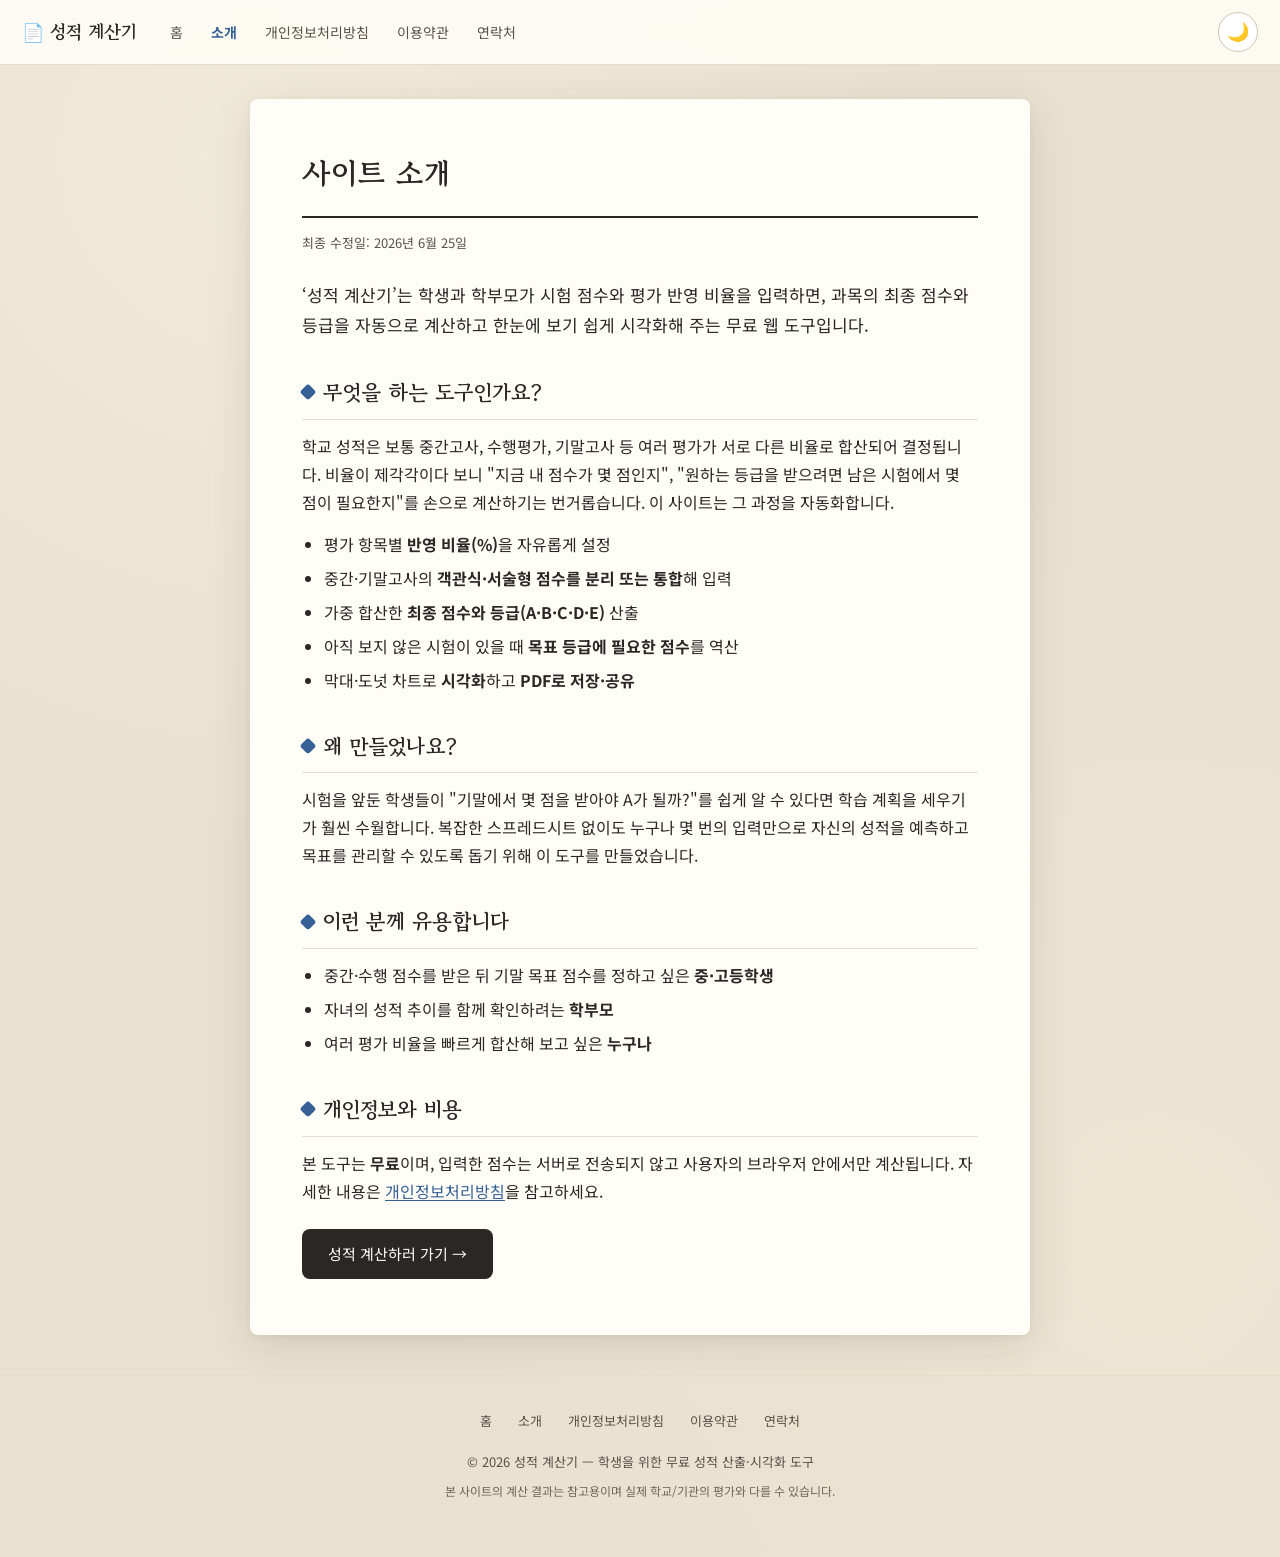
==== about.html @ 55b6e838 "성적 계산기 웹사이트 초기 커밋 - 성적 계산/시각화 도구(index.html): 반영비율, 객관/서술 분리입력, 등급, 목표 시뮬레이터, 차트, PDF, 공유, 다크모드 - 애드" ====
<!DOCTYPE html>
<html lang="ko">
<head>
<meta charset="UTF-8" />
<meta name="viewport" content="width=device-width, initial-scale=1.0" />
<title>소개 · 성적 계산기</title>
<meta name="description" content="성적 계산기는 중간고사·수행평가·기말고사 점수와 반영 비율을 입력하면 최종 점수와 등급, 목표 달성에 필요한 점수를 계산하고 시각화해 주는 무료 웹 도구입니다." />
<link rel="preconnect" href="https://fonts.googleapis.com">
<link rel="preconnect" href="https://fonts.gstatic.com" crossorigin>
<link href="https://fonts.googleapis.com/css2?family=Gowun+Batang:wght@400;700&family=Noto+Sans+KR:wght@400;500;700&display=swap" rel="stylesheet">
<link rel="stylesheet" href="site.css">
<!-- Google AdSense: 승인 후 ca-pub-XXXXXXXXXXXXXXXX 를 본인 게시자 ID로 교체하세요 -->
<script async src="https://pagead2.googlesyndication.com/pagead/js/adsbygoogle.js?client=ca-pub-XXXXXXXXXXXXXXXX" crossorigin="anonymous"></script>
</head>
<body class="page-body">
<nav class="site-nav">
  <a class="brand" href="index.html">📄 성적 계산기</a>
  <div class="nav-links">
    <a href="index.html">홈</a>
    <a href="about.html">소개</a>
    <a href="privacy.html">개인정보처리방침</a>
    <a href="terms.html">이용약관</a>
    <a href="contact.html">연락처</a>
  </div>
  <span class="spacer"></span>
  <button id="themeToggle" class="theme-toggle" title="다크/라이트 모드 전환" aria-label="테마 전환">🌙</button>
</nav>

<main class="content-sheet">
  <h1>사이트 소개</h1>
  <p class="updated">최종 수정일: 2026년 6월 25일</p>

  <p class="lead">‘성적 계산기’는 학생과 학부모가 시험 점수와 평가 반영 비율을 입력하면, 과목의 최종 점수와 등급을 자동으로 계산하고 한눈에 보기 쉽게 시각화해 주는 무료 웹 도구입니다.</p>

  <h2>무엇을 하는 도구인가요?</h2>
  <p>학교 성적은 보통 중간고사, 수행평가, 기말고사 등 여러 평가가 서로 다른 비율로 합산되어 결정됩니다. 비율이 제각각이다 보니 "지금 내 점수가 몇 점인지", "원하는 등급을 받으려면 남은 시험에서 몇 점이 필요한지"를 손으로 계산하기는 번거롭습니다. 이 사이트는 그 과정을 자동화합니다.</p>
  <ul>
    <li>평가 항목별 <strong>반영 비율(%)</strong>을 자유롭게 설정</li>
    <li>중간·기말고사의 <strong>객관식·서술형 점수를 분리 또는 통합</strong>해 입력</li>
    <li>가중 합산한 <strong>최종 점수와 등급(A·B·C·D·E)</strong> 산출</li>
    <li>아직 보지 않은 시험이 있을 때 <strong>목표 등급에 필요한 점수</strong>를 역산</li>
    <li>막대·도넛 차트로 <strong>시각화</strong>하고 <strong>PDF로 저장·공유</strong></li>
  </ul>

  <h2>왜 만들었나요?</h2>
  <p>시험을 앞둔 학생들이 "기말에서 몇 점을 받아야 A가 될까?"를 쉽게 알 수 있다면 학습 계획을 세우기가 훨씬 수월합니다. 복잡한 스프레드시트 없이도 누구나 몇 번의 입력만으로 자신의 성적을 예측하고 목표를 관리할 수 있도록 돕기 위해 이 도구를 만들었습니다.</p>

  <h2>이런 분께 유용합니다</h2>
  <ul>
    <li>중간·수행 점수를 받은 뒤 기말 목표 점수를 정하고 싶은 <strong>중·고등학생</strong></li>
    <li>자녀의 성적 추이를 함께 확인하려는 <strong>학부모</strong></li>
    <li>여러 평가 비율을 빠르게 합산해 보고 싶은 <strong>누구나</strong></li>
  </ul>

  <h2>개인정보와 비용</h2>
  <p>본 도구는 <strong>무료</strong>이며, 입력한 점수는 서버로 전송되지 않고 사용자의 브라우저 안에서만 계산됩니다. 자세한 내용은 <a href="privacy.html">개인정보처리방침</a>을 참고하세요.</p>

  <a class="cta" href="index.html">성적 계산하러 가기 →</a>
</main>

<footer class="site-footer">
  <div class="nav-links">
    <a href="index.html">홈</a>
    <a href="about.html">소개</a>
    <a href="privacy.html">개인정보처리방침</a>
    <a href="terms.html">이용약관</a>
    <a href="contact.html">연락처</a>
  </div>
  <p>© <span id="year">2026</span> 성적 계산기 — 학생을 위한 무료 성적 산출·시각화 도구</p>
  <p class="disclaimer">본 사이트의 계산 결과는 참고용이며 실제 학교/기관의 평가와 다를 수 있습니다.</p>
</footer>
<script src="site.js"></script>
</body>
</html>
---- site.css ----
/* 공통 스타일 (네비게이션 · 푸터 · 콘텐츠 페이지) — 성적 계산기 사이트 */
:root{
  --ink:#2a2724; --ink-soft:#585249;
  --line:#e2ddd0; --line-strong:#cdc6b5;
  --paper:#fffdf8; --paper-edge:#f6f2e9; --card:#ffffff;
  --accent:#356195; --accent-soft:#e9f0f8;
  --good:#27764f; --warn:#b54a23;
  --shadow:0 10px 40px rgba(60,50,30,.12), 0 2px 8px rgba(60,50,30,.06);
  --bg1:#f0ead9; --bg2:#ece5d2; --bg3:#e8e1cf;
  --margin-line:#e7b0a0;
}
[data-theme="dark"]{
  --ink:#ece8de; --ink-soft:#a59e90;
  --line:#3b3934; --line-strong:#524f47;
  --paper:#24231f; --paper-edge:#2b2a25; --card:#2e2c27;
  --accent:#7fb0e6; --accent-soft:#2b3644;
  --good:#5fcc94; --warn:#e8916a;
  --shadow:0 12px 44px rgba(0,0,0,.5), 0 2px 10px rgba(0,0,0,.3);
  --bg1:#1c1b18; --bg2:#222019; --bg3:#17160f;
  --margin-line:#7a4a42;
}
*{box-sizing:border-box;}

/* ---------- 네비게이션 ---------- */
.site-nav{
  position:sticky;top:0;z-index:30;
  display:flex;align-items:center;gap:16px;flex-wrap:wrap;
  padding:12px 22px;background:color-mix(in srgb, var(--paper) 88%, transparent);
  backdrop-filter:saturate(1.2) blur(8px);
  border-bottom:1px solid var(--line);
  transition:background-color .35s,border-color .35s;
}
.site-nav .brand{
  font-family:'Gowun Batang',serif;font-weight:700;font-size:18px;
  color:var(--ink);text-decoration:none;white-space:nowrap;
}
.site-nav .nav-links{display:flex;gap:4px;flex-wrap:wrap;margin-left:6px;}
.site-nav .nav-links a{
  color:var(--ink-soft);text-decoration:none;font-size:14px;
  padding:7px 12px;border-radius:8px;transition:background-color .15s,color .15s;
}
.site-nav .nav-links a:hover{background:var(--accent-soft);color:var(--accent);}
.site-nav .nav-links a.active{color:var(--accent);font-weight:700;}
.site-nav .spacer{flex:1 1 auto;}

.theme-toggle{
  width:40px;height:40px;border-radius:50%;flex:none;
  border:1.5px solid var(--line-strong);background:var(--card);color:var(--ink);
  font-size:18px;cursor:pointer;line-height:1;
  display:flex;align-items:center;justify-content:center;
  transition:transform .25s, background-color .35s, border-color .2s, box-shadow .2s;
}
.theme-toggle:hover{transform:rotate(22deg) scale(1.1);box-shadow:0 4px 14px rgba(0,0,0,.12);}

/* ---------- 콘텐츠 페이지 본문 ---------- */
.page-body{
  font-family:'Noto Sans KR',sans-serif;color:var(--ink);margin:0;
  font-size:16px;line-height:1.75;min-height:100vh;
  background:
    radial-gradient(circle at 20% 10%, var(--bg1) 0%, transparent 40%),
    radial-gradient(circle at 90% 80%, var(--bg2) 0%, transparent 45%),
    var(--bg3);
  -webkit-font-smoothing:antialiased;
  transition:background-color .35s ease, color .35s ease;
}
.content-sheet{
  max-width:780px;margin:34px auto;background:var(--paper);
  border-radius:8px;box-shadow:var(--shadow);
  padding:48px 52px 56px;position:relative;
  animation:sheetIn .6s cubic-bezier(.22,1,.36,1) both;
  transition:background-color .35s;
}
@keyframes sheetIn{from{opacity:0;transform:translateY(20px);}to{opacity:1;transform:none;}}
.content-sheet h1{
  font-family:'Gowun Batang',serif;font-size:30px;margin:0 0 6px;letter-spacing:1px;
  border-bottom:2px solid var(--ink);padding-bottom:16px;
}
.content-sheet .updated{color:var(--ink-soft);font-size:13px;margin:14px 0 26px;}
.content-sheet .lead{font-size:17px;color:var(--ink);margin:0 0 24px;}
.content-sheet h2{
  font-family:'Gowun Batang',serif;font-size:21px;margin:34px 0 12px;
  display:flex;align-items:center;gap:9px;padding-bottom:8px;border-bottom:1px solid var(--line);
}
.content-sheet h2::before{content:"";width:12px;height:12px;background:var(--accent);border-radius:3px;transform:rotate(45deg);flex:none;}
.content-sheet h3{font-size:16.5px;margin:22px 0 8px;}
.content-sheet p{margin:0 0 14px;}
.content-sheet ul,.content-sheet ol{margin:0 0 16px;padding-left:22px;}
.content-sheet li{margin:6px 0;}
.content-sheet a{color:var(--accent);text-decoration:underline;text-underline-offset:2px;}
.content-sheet strong{color:var(--ink);font-weight:700;}
.content-sheet .note{
  background:var(--accent-soft);border:1px solid var(--line);border-radius:10px;
  padding:14px 18px;margin:18px 0;font-size:14.5px;color:var(--ink);
}
.content-sheet .cta{
  display:inline-block;margin-top:10px;background:var(--ink);color:var(--paper);
  text-decoration:none;padding:12px 26px;border-radius:8px;font-size:15px;
  transition:opacity .15s;
}
.content-sheet .cta:hover{opacity:.88;}
.faq dt{font-weight:700;margin-top:16px;}
.faq dd{margin:4px 0 0;color:var(--ink-soft);}

/* ---------- 광고 영역 ---------- */
.ad-slot{
  max-width:780px;margin:18px auto;padding:10px;text-align:center;
  min-height:90px;
}
.ad-slot .ad-label{font-size:11px;color:var(--ink-soft);letter-spacing:1px;text-transform:uppercase;margin-bottom:6px;}

/* ---------- 푸터 ---------- */
.site-footer{
  border-top:1px solid var(--line);margin-top:40px;
  padding:30px 22px 50px;text-align:center;color:var(--ink-soft);
  transition:border-color .35s;
}
.site-footer .nav-links{display:flex;gap:6px;flex-wrap:wrap;justify-content:center;margin-bottom:14px;}
.site-footer .nav-links a{color:var(--ink-soft);text-decoration:none;font-size:13px;padding:4px 10px;border-radius:6px;}
.site-footer .nav-links a:hover{color:var(--accent);background:var(--accent-soft);}
.site-footer p{margin:6px 0;font-size:13px;}
.site-footer .disclaimer{font-size:12px;opacity:.85;}

@media(prefers-reduced-motion:reduce){*{animation:none !important;transition:none !important;}}
@media(max-width:680px){
  .content-sheet{padding:32px 22px 40px;margin:18px auto;}
  .content-sheet h1{font-size:24px;}
  .page-body{font-size:15px;}
  .site-nav{padding:10px 14px;gap:10px;}
  .site-nav .nav-links a{padding:6px 9px;font-size:13px;}
}
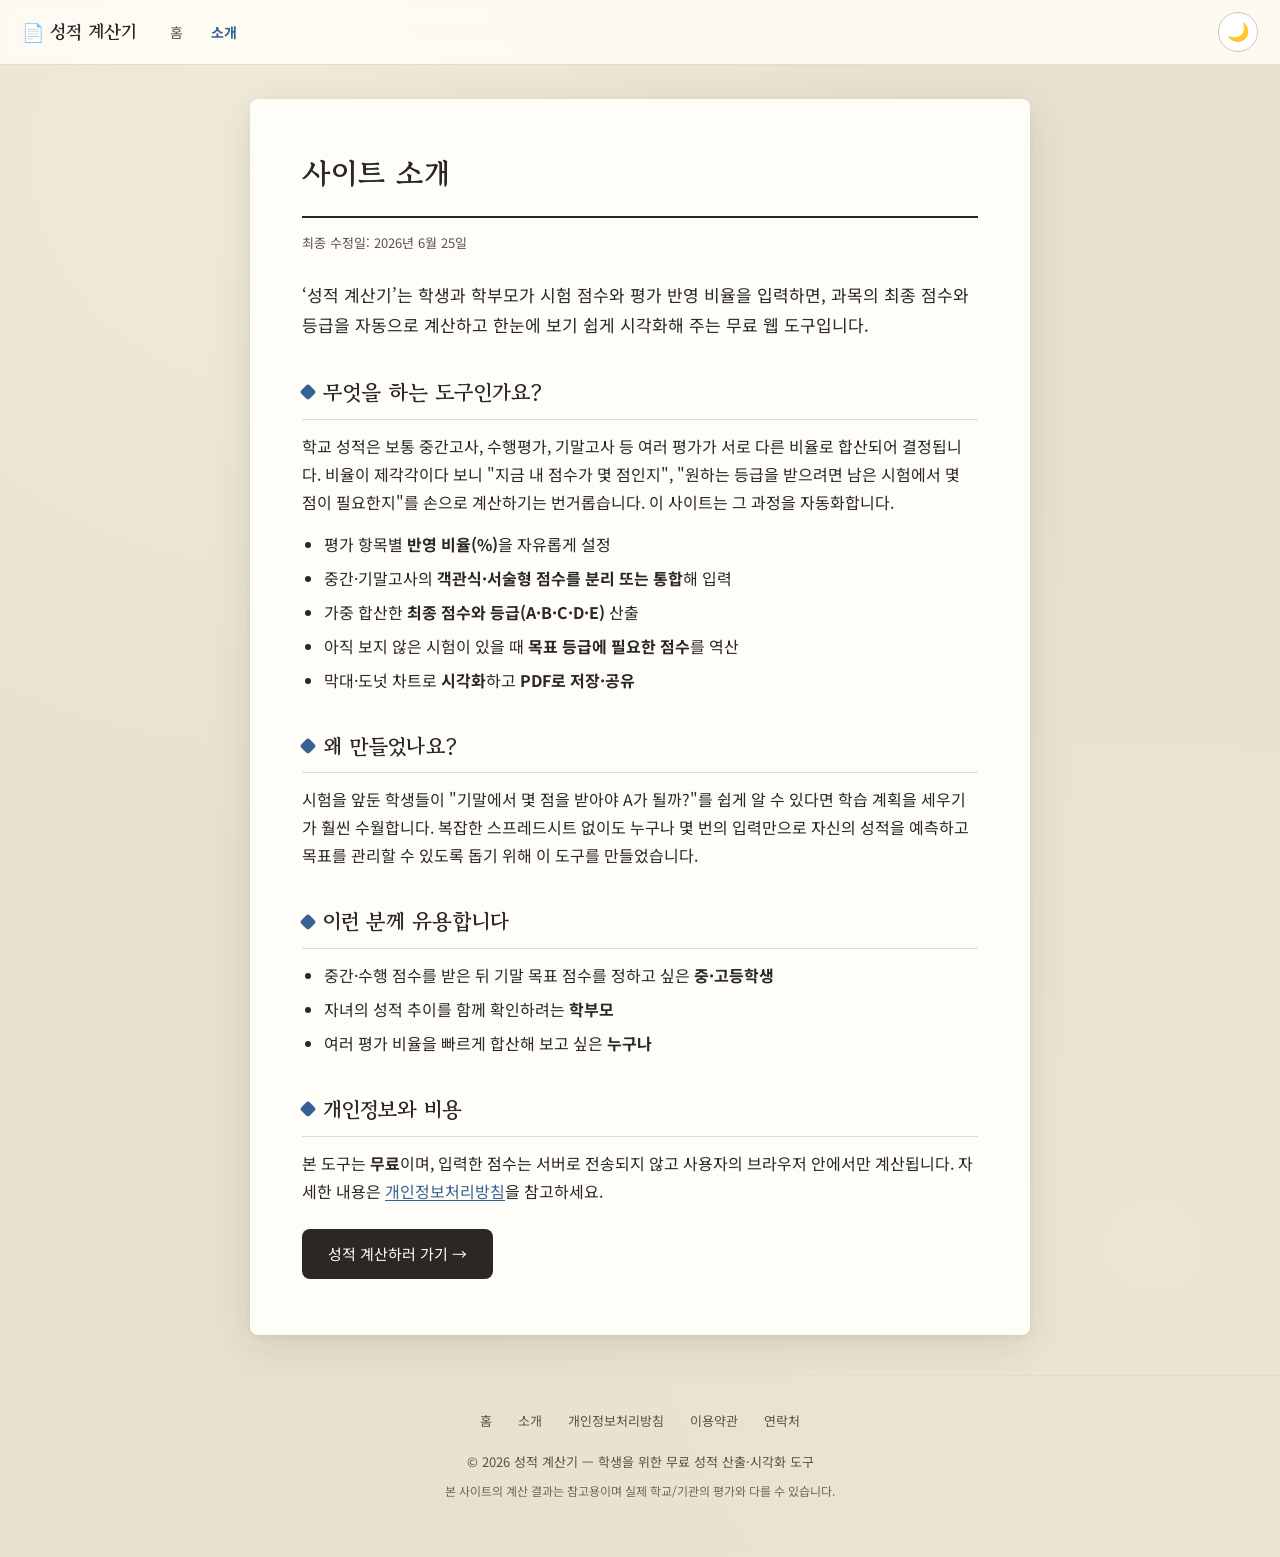
==== commit 6811e73a: "상단 내비게이션 정리: 법적 페이지는 푸터로 이동 - 상단 메뉴에서 개인정보처리방침/이용약관/연락처 제거 (홈·소개만 유지) - 해당 링크는 푸터에서 계속 접근 가능 (애드센스 요" ====
--- a/about.html
+++ b/about.html
@@ -18,9 +18,6 @@
   <div class="nav-links">
     <a href="index.html">홈</a>
     <a href="about.html">소개</a>
-    <a href="privacy.html">개인정보처리방침</a>
-    <a href="terms.html">이용약관</a>
-    <a href="contact.html">연락처</a>
   </div>
   <span class="spacer"></span>
   <button id="themeToggle" class="theme-toggle" title="다크/라이트 모드 전환" aria-label="테마 전환">🌙</button>
